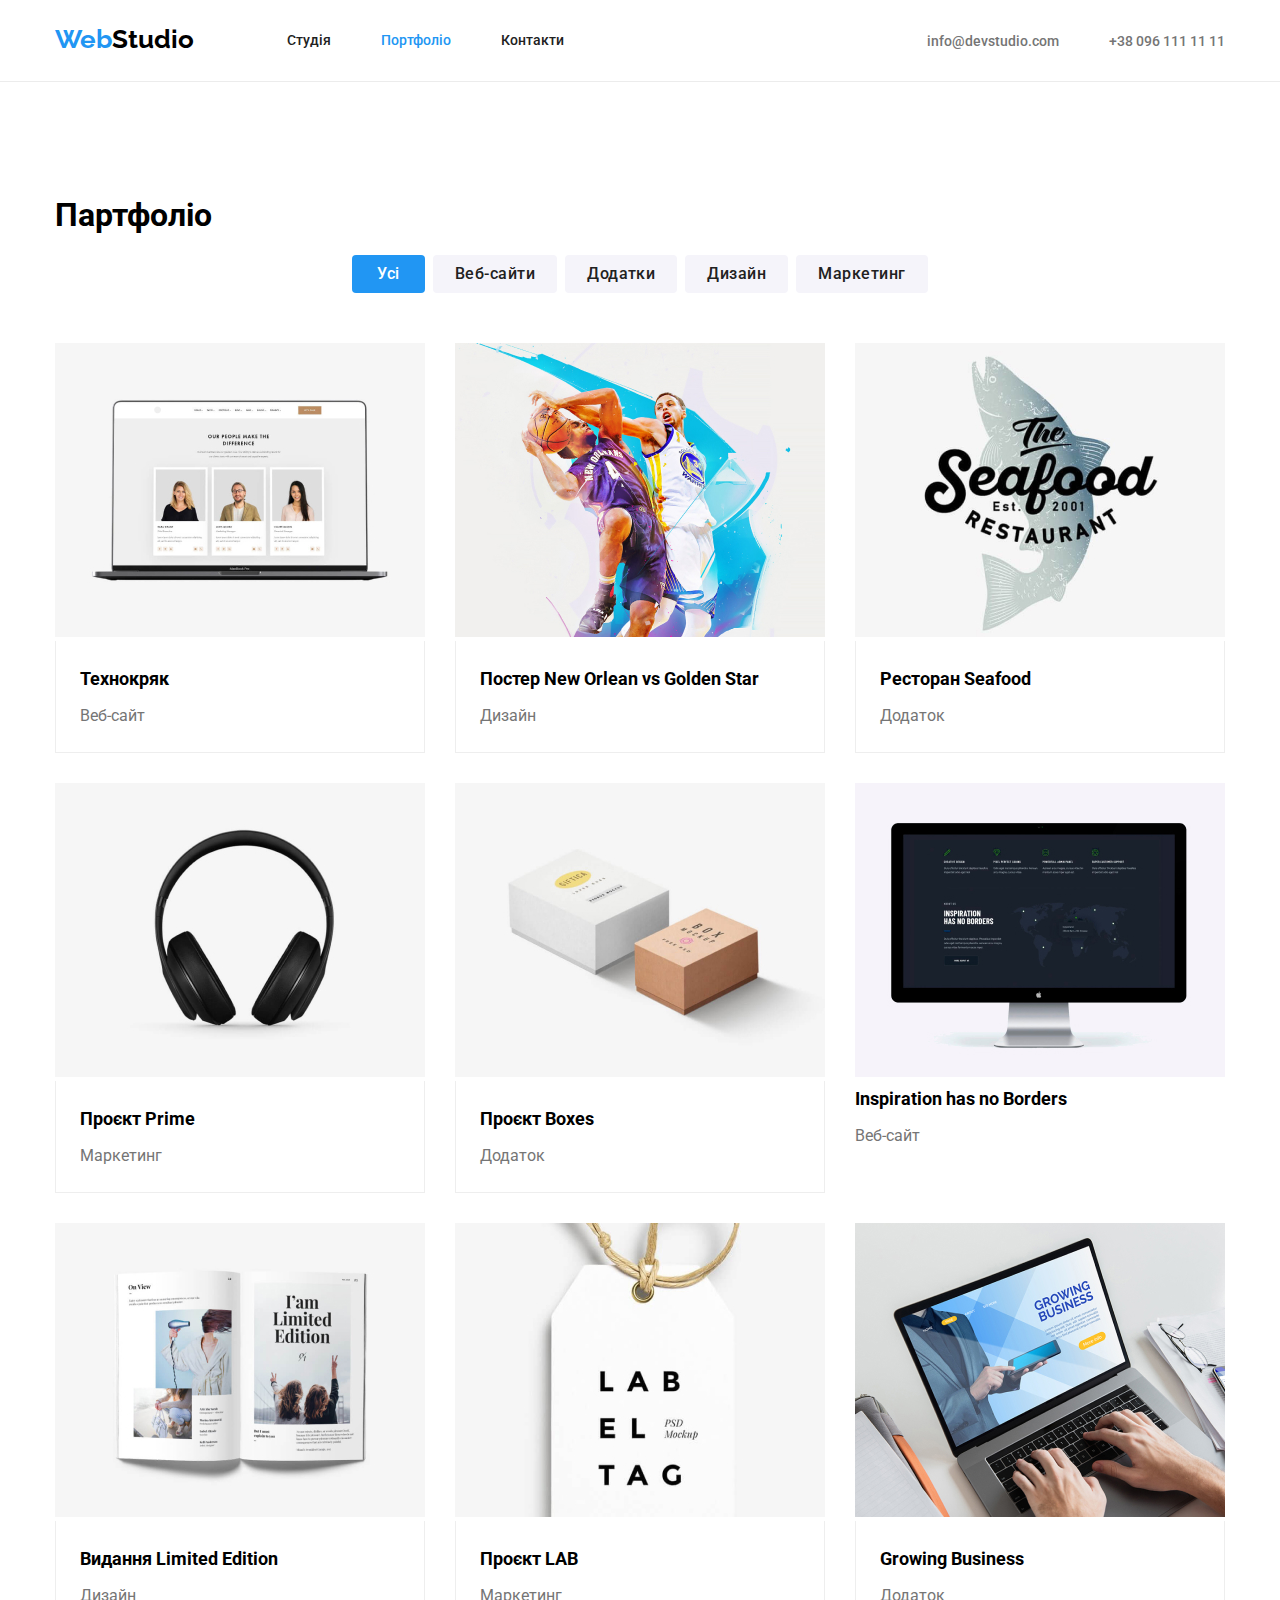
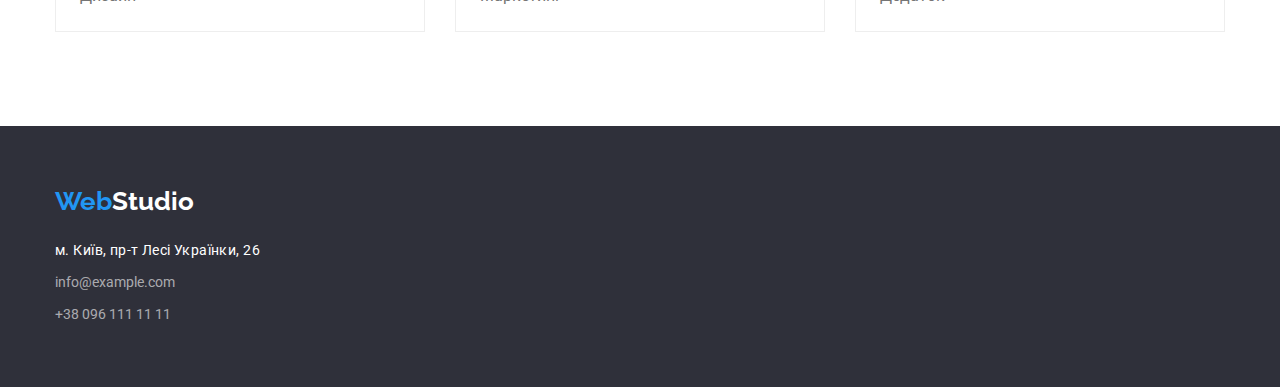
==== portfolio.html @ 16c8bf9c "дз" ====
<!DOCTYPE html>
<html lang="uk">
<head>
    <meta charset="UTF-8">
    <meta http-equiv="X-UA-Compatible" content="IE=edge">
    <meta name="viewport" content="width=device-width, initial-scale=1.0">
    <title>Document</title>
    <link rel="preconnect" href="https://fonts.googleapis.com">
    <link rel="preconnect" href="https://fonts.gstatic.com" crossorigin>
    <link href="https://fonts.googleapis.com/css2?family=Raleway:wght@700&family=Roboto:wght@400;500;700;900&display=swap" rel="stylesheet">    
    <link rel="stylesheet" href="https://cdnjs.cloudflare.com/ajax/libs/modern-normalize/1.1.0/modern-normalize.min.css">
    <link rel="stylesheet" href="./css/styles.css">
</head>
<body class="body">
    <header class="header-lain"> 
        <div class="main-div container">                                                                         
        <nav class="main-nav">
        <a href="./index.html" class="logo link"><span class="logo-web">Web</span>Studio</a>
        <ul class="header-button list">
            <li>
                <a href="./index.html" class="link">Студія</a>
            </li>
            <li>
               <a href="/" class="link current">Портфоліо</a> 
            </li>
            <li>
                <a href="" class="link">Контакти</a>
            </li>
        </ul>
        </nav>
        <ul class="header-button-nomber2 list">
            <li><a href="" class="button-gmail link">info@devstudio.com</a>
            </li>
            <li>
                <a href="" class="button-nomber link">+38 096 111 11 11</a>
            </li>
        </ul>
    </div> 
    </header>
    <main> 
        <section class="section">
            <div class="container">
            <h1>Партфоліо</h1>
            <ul class="center-button list">
                <li>
                    <button type="button" class="buttonn1">Усі</button>
                </li>
                <li>
                    <button type="button" class="buttonn2">Веб-сайти</button>
                </li>
                <li>
                    <button type="button" class="buttonn3">Додатки</button>
                </li>
                <li>
                    <button type="button" class="buttonn4">Дизайн</button>
                </li>
                <li>
                    <button type="button" class="buttonn5">Маркетинг</button>
                </li>
            </ul>
            <ul class="test-conteiner list">
                <li>
                    <img src="./img/img1.jpg" alt="" width="370" class="foto-portfolio">
                    <div class="card-description">
                    <h2 class="description">Технокряк</h2>
                    <p class="profession">Веб-сайт</p>
                    </div>
                </li>
                <li>
                    <img src="./img/img22.jpg" alt="" width="370" class="foto-portfolio">
                    <div class="card-description">
                    <h2 class="description">Постер New Orlean vs Golden Star</h2>
                    <p class="profession">Дизайн</p>
                    </div>
                </li>
                <li>
                    <img src="./img/img32.jpg" alt="" width="370" class="foto-portfolio">
                    <div class="card-description">
                    <h2 class="description">Ресторан Seafood</h2>
                    <p class="profession">Додаток</p>
                    </div>
                </li>
                <li>
                    <img src="./img/img44.jpg" alt="" width="370" class="foto-portfolio">
                    <div class="card-description">
                    <h2 class="description">Проєкт Prime</h2>
                    <p class="profession">Маркетинг</p>
                    </div>
                </li>
                <li>
                    <img src="./img/img5.jpg" alt="" width="370" class="foto-portfolio">
                    <div class="card-description">
                    <h2 class="description">Проєкт Boxes</h2>
                    <p class="profession">Додаток</p>
                    </div>
                </li>
                <li>
                    <img src="./img/img6.jpg" alt="" width="370" class="foto-portfolio">
                    <div>
                    <h2 class="description">Inspiration has no Borders</h2>
                    <p class="profession">Веб-сайт</p>
                    </div>
                </li>
                <li>
                    <img src="./img/img7.jpg" alt="" width="370" class="foto-portfolio">
                    <div class="card-description">
                    <h2 class="description">Видання Limited Edition</h2>
                    <p class="profession">Дизайн</p>
                    </div>
                </li>
                <li>
                    <img src="./img/img8.jpg" alt="" width="370" class="foto-portfolio">
                    <div class="card-description">
                    <h2 class="description">Проєкт LAB</h2>
                    <p class="profession">Маркетинг</p>
                    </div>
                </li>
                <li>
                    <img src="./img/img9.jpg" alt="" width="370" class="foto-portfolio">
                    <div class="card-description">
                    <h2 class="description">Growing Business</h2>
                    <p class="profession">Додаток</p>
                    </div>
                </li>
            </ul>
            </div>
        </section> 
    </main>
    <footer class="footer-backgraund-color">
        <div class="container">
        <a href="./index.html" class="logo-two link"><span class="logo-web">Web</span>Studio</a>
        <address class="address-footer">
            <ul class="hover-address list">
                <li class="address-portfolio"><a class="address-strit">м. Київ, пр-т Лесі Українки, 26</a></li>
                <li class="mail-partfolio"><a href="mailto:info@example.com" class="address-mail-partfolio link">info@example.com</a></li>    
                <li class="num-partfolio"><a href="tel:+380961111111" class="address-num-partfolio link">+38 096 111 11 11</a></li>    
            </ul>
        </address>
    </div>
    </footer>
</body>
</html>
---- css/styles.css ----
:root {
    --primary-text-color: #212121;
    --hover-focus-color: #2196F3;
    --link-text-color: #757575;
    --description-text-color: #212121;
    --logo-text-color: #000000;
    --footer-backgraund-color: #2F303A;
    --primary-backgraund-color: #ffff;
    --addres-number-color: #FFFFFF99;
    --center-button-color: rgba(33, 150, 243, 1);
    --center-button-backgraund: #F5F4FA;
    --button--color: #188CE8;
    --line--header : #ECECEC;
    --card--laine : #EEEEEE;
}

/* oll */
a
h1,
h2,
h3,
h4,
h5,
h6,
p,
ul,
li {
    margin-top: 0;
    margin-bottom: 0;
}


.container {
    margin-left: auto;
    margin-right: auto;
    width: 1200px; 
    padding-left: 15px;
    padding-right: 15px;    
}


.section {
    padding-top: 94px;
    padding-bottom: 94px;
}



/* body */


body {
    background-color: var(--primary-backgraund-color);
    font-family: 'Roboto', sans-serif;
    color: var(--h2-text-color);
}



.header-button .link {
    display: block;
    padding-top: 32px;
    padding-bottom: 32px;
}


.link {
    text-decoration: none;    
}


.list {
    list-style: none;
}


/* footer */


.address-mail-partfolio {
    font-size: 14px;
    line-height: 1.7;
    color: var(--addres-number-color);
}


.address {
    font-size: 14px;
    line-height: 1.7;
    color: var(--addres-number-color);
}

.mail-partfolio {
    margin-bottom: 9px;
}



.address-num-partfolio {
    font-size: 14px;
    line-height: 1.7;
    color: var(--addres-number-color);
}



.address-footer {
    margin-top: 20px;                                                                                                                              
}



.address-strit {
    color: var(--primary-backgraund-color);
}


.hover-address :hover , .hover-address :focus{
    color: var(--hover-focus-color);
}

.hover-address {
    font-style: normal;
    padding-left: 0;
}


.address-portfolio {
    margin-bottom: 9px;
}


.address-foter-html {
    margin-top: 20px;
}


.strit-html {
    margin-bottom: 9px;
}



.mail-html {
    margin-bottom: 9px;
}




.address-strit {
    font-size: 14px;
    line-height: 24px;
    letter-spacing: 0.03em; 

}

.address-strit :focus{
    color: var(--hover-focus-color);
}


.button-nomber link {
    padding-left: 50px;
 }



/* center */


.foto-portfolio {
    margin-bottom: 0;
    box-sizing: content-box;
}





.center-button {
    text-align: center;
    margin-bottom: 50px;
    display: flex;
    justify-content: center;
    padding-left: 0;
}



.center-button li {
    margin-right: 8px;
}



.center-button li:last-child {
    margin-right: 0;
}



.center-button button:hover , .center-button button:focus{
    background: var(--hover-focus-color);
    color: var(--primary-backgraund-color);
}



.profession {
    font-size: 16px;
    line-height: 1.9;
    color: var(--link-text-color);
}


.buttonn1 {
    color: var(--primary-backgraund-color);
    background-color: var(--hover-focus-color);
    font-weight: 500;
    font-size: 16px;
    line-height: 1.6;
    text-align: center;
    letter-spacing: 0.03em; 
    border-radius: 4px;
    padding: 6px 25px;
    border: 0px;
}


.buttonn2 {
    color: var(--description-text-color);
    background-color: var(--center-button-backgraund);
    font-weight: 500;
    font-size: 16px;
    line-height: 1.6;
    text-align: center;
    letter-spacing: 0.03em; 
    border-radius: 4px;
    padding: 6px 22px;
    border: 0px;
}


.buttonn3 {
    color: var(--description-text-color);
    background-color: var(--center-button-backgraund);
    font-weight: 500;
    font-size: 16px;
    line-height: 1.6;
    text-align: center;
    letter-spacing: 0.03em; 
    border-radius: 4px;
    padding: 6px 22px;
    border: 0px;
}

.buttonn4 {
    color: var(--description-text-color);
    background-color: var(--center-button-backgraund);
    font-weight: 500;
    font-size: 16px;
    line-height: 1.6;
    text-align: center;
    letter-spacing: 0.03em; 
    border-radius: 4px;
    padding: 6px 22px;
    border: 0px;
}


.buttonn5 {
    color: var(--description-text-color);
    background-color: var(--center-button-backgraund);
    font-weight: 500;
    font-size: 16px;
    line-height: 1.6;
    text-align: center;
    letter-spacing: 0.03em; 
    border-radius: 4px;
    padding: 6px 22px;
    border: 0px;
}



.description {
    font-weight: 700;
    font-size: 18px;
    line-height: 2;
    margin-bottom: 4px;
}





.main-section {
    padding-top: 94px;
    padding-bottom: 94px;
}


/* header */


.header-lain {
    border-bottom: 1px solid var(--line--header);
}


.header {
    border-bottom: 1px solid var(--line--header);
}




.button-nomber {
    color: var(--link-text-color);
    margin-left: 50px;
}


.button-gmail {
    color: var(--link-text-color);
}


.header-button a {
    font-weight: 500;
    font-size: 14px;
    line-height: 1.2;
    color: var(--description-text-color);
}

.header-button {
    display: flex;
    padding-left: 0;
    margin-left: 93px;
}







.header-button-nomber .item {
    padding-bottom: 32px;
    padding-top: 32px;
}





.header-button li:first-child {
    margin-left: 93px;
}


.header-button li {
    margin-left: 50px;
}


.header-button li:last-child {
    margin-right: 0px;
}


.header-button li:first-child {
    margin-left: 0;
}



.header-button :hover , .header-button :focus{
    color: var(--hover-focus-color);
}


.header-button .link.current {
    color: var(--hover-focus-color); 
}


.header-button-nomber a {
    font-weight: 500;
    font-size: 14px;
    line-height: 1.2;
}


.header-button-nomber2 a {
    font-weight: 500;
    font-size: 14px;
    line-height: 1.2;
}


.header-button-nomber {
    display: flex;
    margin-left: auto;
    padding-left: 0;

}


.header-button-nomber2 {
    display: flex;
    margin-left: auto;
    padding-left: 0;
    padding-top: 32px;
}

.header-button-nomber2 :hover , .header-button-nomber2 :focus {
    color: var(--hover-focus-color);
}

.header-button-nomber:first-child {
    padding-left: 0;
}


.header-button-nomber :hover , .header-button-nomber :focus{
    color: var(--hover-focus-color);
}



.test-conteiner {
    display: flex;
    flex-wrap: wrap;
    padding-left: 0;
}



.test-conteiner li:nth-child(n + 7) {
    margin-bottom: 0;
}




.test-conteiner li:nth-child(3n) {
    margin-right: 0;
}



.test-conteiner li {
    margin-right: 30px;
    width: calc((100% - 60px) / 3);
    width: 370px;
    margin-bottom: 30px;
    margin-right: 30px;
}







/* main nav */

.main-nav {
    display: flex;
    align-items: center;
    padding-left: 0;
}




.main-nav2 {
    display: flex;
    align-items: center;
    margin-left: auto;
    margin-top: 32px;
}


.main-div {
    display: flex;
}






/* logo */

.logo {
    font-weight: 700;
    font-size: 26px;
    line-height: 1.2;
    color:var(--logo-text-color);
    font-family: Raleway;
    padding-top: 24px;
    padding-bottom: 25px;
    display: block;
}

.logo-two {
    font-weight: 700;
    font-size: 26px;
    line-height: 1.2;
    color: var(--primary-backgraund-color);
    font-family: Raleway;
    margin-bottom: 20px;
}


.logo-web {
    color: var(--hover-focus-color);
}


/* INDEX.HTML */



.business {
    font-weight: 900;
    font-size: 44px;
    line-height: 1.4;
    color: var(--primary-backgraund-color) ;
    text-transform: uppercase;
}

/* feature */


.feature {
    display: flex;
    margin-left: 15px;
    padding-left: 0;
}




.feature li:last-child {
   margin-right: 0px;
}






.feature li {
    width: 270px;
    margin-right: 30px;
    justify-content: space-between;
}



.business-header {
    font-weight: 900;
    font-size: 44px;
    line-height: 1.4;
    color: var(--primary-backgraund-color) ;
    text-transform: uppercase;
    margin-bottom: 30px;
}



.section-business {
    background-color: var(--footer-backgraund-color);
    padding-bottom: 200px;
    text-align: center;
    padding-top: 200px;
}


.business-button {
    text-align: center;
    color: var(--primary-backgraund-color);
    background-color: var(--hover-focus-color);
    outline: none;
    font-weight: 700;
    font-size: 16px;
    line-height: 1.9;
    align-items: center;
    letter-spacing: 0.06em; 
    border-radius: 4px;
    min-width: 216px;
    padding: 10px 32px;
    border: 0px;
}


.business-button:hover , .business-button:focus {
    background-color: var(--button--color);
    color: var(--primary-backgraund-color);
}


.details {
    font-weight: 700;
    font-size: 14px;
    line-height: 1.1;
    letter-spacing: 0.03em;
    margin-bottom: 10px;
}


.descriptionhtml {
    font-size: 14px;
    line-height: 1.7;
    letter-spacing: 0.03em;
    color: var(--link-text-color);
}


.about-us {
    font-weight: 700;
    font-size: 36px;
    line-height: 1.2;
    text-align: center;
    letter-spacing: 0.03em;
    color: var(--description-text-color); 
    margin-bottom: 50px;
}


.our-team {
    font-weight: 700;
    font-size: 36px;
    line-height: 1.2;
    text-align: center;
    letter-spacing: 0.03em; 
    margin-bottom: 50px;
}





.name1 {
    font-weight: 500;
    font-size: 16px;
    line-height: 1.2;
    letter-spacing: 0.03em; 
    color: var(--description-text-color);
    margin-bottom: 10px;
    padding-left: 71px;
}


.name2 {
    font-weight: 500;
    font-size: 16px;
    line-height: 1.2;
    letter-spacing: 0.03em; 
    color: var(--description-text-color);
    margin-bottom: 10px;
    padding-left: 83px;
}


.name3 {
    font-weight: 500;
    font-size: 16px;
    line-height: 1.2;
    letter-spacing: 0.03em; 
    color: var(--description-text-color);
    margin-bottom: 10px;
    padding-left: 70px;
}


.name4 {
    font-weight: 500;
    font-size: 16px;
    line-height: 1.2;
    letter-spacing: 0.03em; 
    color: var(--description-text-color);
    margin-bottom: 10px;
    padding-left: 63px;
}





.name-description1 {
    font-size: 16px;
    line-height: 1.2;
    letter-spacing: 0.03em; 
    color: var(--link-text-color);
    padding-bottom: 30px;
    padding-left: 70px;
}



.name-description2 {
    font-size: 16px;
    line-height: 1.2;
    letter-spacing: 0.03em; 
    color: var(--link-text-color);
    padding-bottom: 30px;
    padding-left: 62px;
}



.name-description3 {
    font-size: 16px;
    line-height: 1.2;
    letter-spacing: 0.03em; 
    color: var(--link-text-color);
    padding-bottom: 30px;
    padding-left: 97px;
}



.name-description4 {
    font-size: 16px;
    line-height: 1.2;
    letter-spacing: 0.03em; 
    color: var(--link-text-color);
    padding-bottom: 30px;
    padding-left: 92px;
}


.section-team {
    background-color: var(--center-button-backgraund);
}



.foto-works {
    margin-bottom: 0;
    padding-top: 47px;
    padding-bottom: 94px;
}



.foto-team {
    display: flex;
    flex-direction: row;
    padding-left: 0;

    justify-content: center;
}





.foto-team li {
    margin-right: 30px;
    background-color: var(--primary-backgraund-color);
    justify-content: center;
    border-radius: 0px 0px 4px 4px;
    box-shadow: 0px 1px 3px rgba(0, 0, 0, 0.12), 0px 1px 1px rgba(0, 0, 0, 0.14), 0px 2px 1px rgba(0, 0, 0, 0.2);
}



.foto-team li:last-child {
    margin-right: 0;
}



.foto-team li:first-child {
    padding-left: 0px;
}



.team-foto {
    margin-bottom: 30px;
}


.address-num {
    font-size: 14px;
    line-height: 1.7;
    color: var(--addres-number-color);
}


.footer-backgraund-color {
    background-color: var(--footer-backgraund-color);
    padding-top: 60px;
    padding-bottom: 60px;
}


.section-foto-works {
    flex-direction: row;
    display: flex;

    padding-left: 0;

    justify-content: center;
}

.section-foto-works li {
    margin-left: 30px;
}



.section-foto-works li:first-child {
    margin-left: 0px;
}



.section-discraption {
    padding-top: 94px;
    padding-bottom: 47px;
}




.card-description {
    border-bottom: 1px solid #EEEEEE;
    border-right: 1px solid #EEEEEE;
    border-left: 1px solid #EEEEEE;
    margin-top: 0;
    padding-right: 24px;
    padding-left: 24px;
    padding-bottom: 20px;
    padding-top: 20px;
}
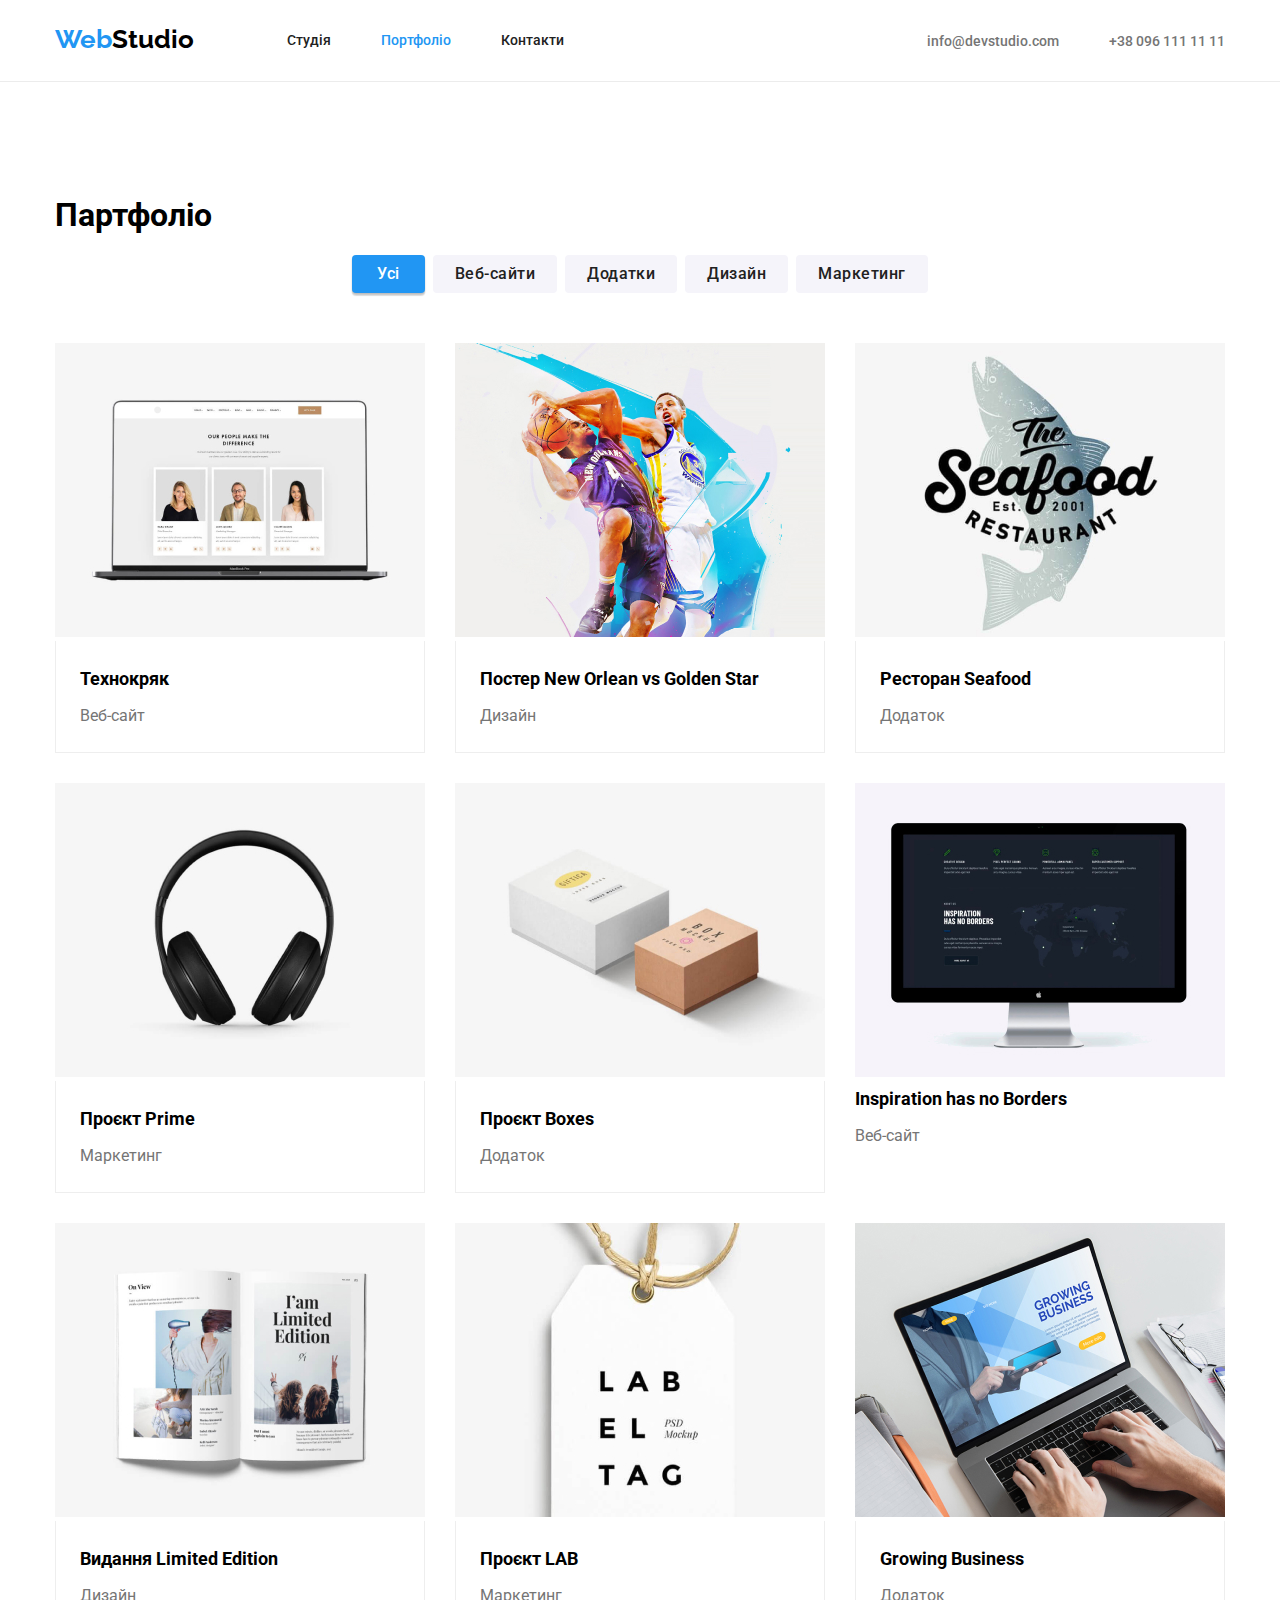
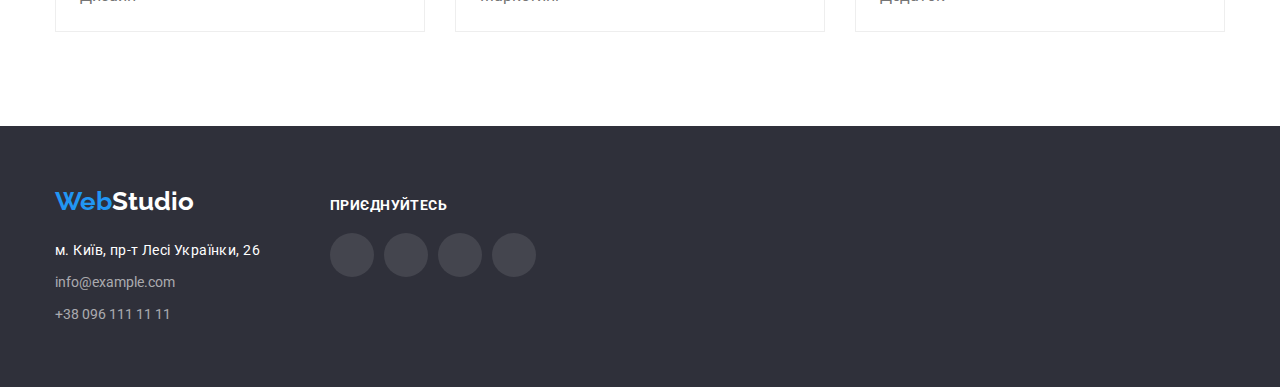
==== commit 87b23310: "дз" ====
--- a/portfolio.html
+++ b/portfolio.html
@@ -128,6 +128,7 @@
     </main>
     <footer class="footer-backgraund-color">
         <div class="container">
+            <div>
         <a href="./index.html" class="logo-two link"><span class="logo-web">Web</span>Studio</a>
         <address class="address-footer">
             <ul class="hover-address list">
@@ -136,7 +137,46 @@
                 <li class="num-partfolio"><a href="tel:+380961111111" class="address-num-partfolio link">+38 096 111 11 11</a></li>    
             </ul>
         </address>
-    </div>
+            </div>
+            <div>
+                <section class="icon-head">
+                    <ul class="icon-content1">
+                        <li class="icon-item1">
+                        <h4 class="icon-text">приєднуйтесь</h4>
+                        </li>
+                    </ul>    
+                    <ul class="icon-content2">
+                        <li class="icon-item">
+                            <button class="icon-button">
+                            <svg class="icon-wapper1">
+                                <use class="iconss" href="./img/icons.svg/symbol-defs.svg#icon-instagram-2"></use>
+                            </svg>
+                            </button>
+                        </li>
+                        <li class="icon-item">
+                            <button class="icon-button">
+                            <svg class="icon-wapper2">
+                                <use href="./img/icons.svg/symbol-defs.svg#icon-twitter"></use>
+                            </svg>
+                        </li>
+                        <li class="icon-item">
+                            <button class="icon-button">
+                            <svg class="icon-wapper3">
+                                <use href="./img/icons.svg/symbol-defs.svg#icon-facebook"></use>
+                            </svg>
+                            </button>
+                        </li>
+                        <li class="icon-item">
+                            <button class="icon-button">
+                            <svg class="icon-wapper4">
+                                <use href="./img/icons.svg/symbol-defs.svg#icon-linkedin"></use>
+                            </svg>
+                            </button>
+                        </li>
+                    </ul>
+                </section>
+            </div>
+        </div>
     </footer>
 </body>
 </html>
--- a/css/styles.css
+++ b/css/styles.css
@@ -57,6 +57,7 @@
 
 
 
+
 .header-button .link {
     display: block;
     padding-top: 32px;
@@ -192,7 +193,9 @@
     margin-right: 8px;
 }
 
-
+.center-button li button:hover, .center-button li button:focus {
+box-shadow: 0px 3px 1px rgba(0, 0, 0, 0.1), 0px 1px 2px rgba(0, 0, 0, 0.08), 0px 2px 2px rgba(0, 0, 0, 0.12);
+}
 
 .center-button li:last-child {
     margin-right: 0;
@@ -225,6 +228,7 @@
     border-radius: 4px;
     padding: 6px 25px;
     border: 0px;
+    box-shadow: 0px 3px 1px rgba(0, 0, 0, 0.1), 0px 1px 2px rgba(0, 0, 0, 0.08), 0px 2px 2px rgba(0, 0, 0, 0.12);
 }
 
 
@@ -301,6 +305,52 @@
 }
 
 
+
+.list-item1::before {
+    display: block;
+    content: "";
+    height: 120px;
+    background-image: url(../img/icons.svg/Group1.svg);
+    background-repeat: no-repeat;
+    background-position: center;
+    background-color: var(--center-button-backgraund);
+    padding: 25px 102px;
+}
+
+.list-item2::before {
+    display: block;
+    content: "";
+    height: 120px;
+    background-image: url(../img/icons.svg/clock\ 1.svg);
+    background-repeat: no-repeat;
+    background-position: center;
+    background-color: var(--center-button-backgraund);
+    padding: 25px 102px;
+}
+
+.list-item3::before {
+    display: block;
+    content: "";
+    height: 120px;
+    background-image: url(../img/icons.svg/diagram\ 1.svg);
+    background-repeat: no-repeat;
+    background-position: center;
+    background-color: var(--center-button-backgraund);
+    padding: 33px 100px;
+}
+
+.list-item4::before {
+    display: block;
+    content: "";
+    height: 120px;
+    background-image: url(../img/icons.svg/astronaut\ 1.svg);
+    background-repeat: no-repeat;
+    background-position: center;
+    background-color: var(--center-button-backgraund);
+    padding: 25px 100px;
+}
+
+
 /* header */
 
 
@@ -319,11 +369,13 @@
 .button-nomber {
     color: var(--link-text-color);
     margin-left: 50px;
+    align-items: center;
 }
 
 
 .button-gmail {
     color: var(--link-text-color);
+    align-items: center;
 }
 
 
@@ -461,8 +513,42 @@
 
 
 
-
-
+.test-conteiner li:hover {
+    box-shadow: 0px 1px 1px rgba(0, 0, 0, 0.12), 0px 4px 4px rgba(0, 0, 0, 0.06), 1px 4px 6px rgba(0, 0, 0, 0.16);
+}
+
+
+/* Icon */
+
+.button-nomber .icon {
+    width: 16px;
+    height: 12px;
+    display: inline-block;
+    background-image: url(../img/icons.svg/smartphone.svg#smartphone);
+    background-repeat: no-repeat;
+    background-size: contain;
+    margin-right: 10px;
+}
+
+.button-gmail .icon {
+    width: 16px;
+    height: 12px;
+    display: inline-block;
+    background-repeat: no-repeat;
+    margin-right: 10px;
+    background-image: url(../img/icons.svg/maill.svg#maill);
+    background-size: contain;
+    align-items: center;
+}
+
+/* .button-gmail .icon:hover, .button-gmail .icon:focus {
+    color: var(--hover-focus-color);
+}
+
+
+.button-nomber .icon:hover, .button-nomber .icon:focus {
+    color: var(--hover-focus-color);
+} */
 
 
 /* main nav */
@@ -574,10 +660,20 @@
 
 
 .section-business {
-    background-color: var(--footer-backgraund-color);
     padding-bottom: 200px;
     text-align: center;
     padding-top: 200px;
+    background-color: var(--footer-backgraund-color);
+    background-image: linear-gradient(to right ,
+     rgba(0,0,0,0.4) ,
+     rgba(0, 0, 0, 0.4)
+    ), url(../img/back\ ground\ hero\ chenge.jpg);
+    height: 600px;
+    max-width: 1600px;
+    margin-right: auto;
+    margin-left: auto;
+    background-repeat: no-repeat;
+    background-size: cover;
 }
 
 
@@ -610,6 +706,7 @@
     line-height: 1.1;
     letter-spacing: 0.03em;
     margin-bottom: 10px;
+    margin-top: 30px;
 }
 
 
@@ -800,6 +897,14 @@
     padding-top: 60px;
     padding-bottom: 60px;
 }
+
+
+.footer-backgraund-color .container {
+    display: flex;
+    align-items: baseline;
+    gap: 70px;
+}
+
 
 
 .section-foto-works {
@@ -840,4 +945,164 @@
     padding-left: 24px;
     padding-bottom: 20px;
     padding-top: 20px;
-}+}
+
+
+/* Icon html */
+
+.icon-head {
+    list-style: none;
+}
+
+.icon-text {
+    font-weight: 700;
+    font-size: 14px;
+    line-height: calc(16 / 14);
+    letter-spacing: 0.03em;
+    font-style: normal;
+    text-transform: uppercase;
+    color: #FFFFFF; 
+}
+
+
+
+
+
+.icon-content1 {
+    list-style: none;
+    padding-left: 0;
+}
+
+
+.icon-content2 {
+    display: flex;
+    list-style: none;
+    padding-left: 0;
+    margin-top: 20px;
+    box-sizing: border-box;
+    gap: 10px;
+}
+
+
+
+
+
+
+.icon-button {
+    width: 44px;
+    height: 44px;
+    border: none;
+    border-radius: 50%;
+    background: rgba(255, 255, 255, 0.1);
+}
+
+
+.icon-content2 .icon-item:hover, .icon-content2 .icon-item:focus {
+    background-color: var(--hover-focus-color);
+    border-radius: 50%;
+}
+
+
+
+
+
+.icon-wapper1 {
+    width: 20px;
+    height: 20px;
+    fill: var(--primary-backgraund-color);
+}
+
+.icon-wapper2 {
+    width: 20px;
+    height: 20px;
+    fill: var(--primary-backgraund-color);
+}
+
+
+.icon-wapper3 {
+    width: 20px;
+    height: 20px;
+    fill: var(--primary-backgraund-color);
+}
+
+
+.icon-wapper4 {
+    width: 20px;
+    height: 20px;
+    fill: var(--primary-backgraund-color);
+}
+
+
+
+/* icon main */
+
+
+.icon-main {
+    list-style: none;
+    display: flex;
+    gap: 30px;
+}
+
+
+.container {
+    margin-left: auto;
+    margin-right: auto;
+}
+
+.icon-main li {
+    width: 170px;
+    height: 92px;
+}
+
+
+.icon-main li svg {
+    width: 106px;
+    height: 60px;
+}
+
+
+.icon-main li {
+    border: 1px solid #AFB1B8;
+    border-radius: 4px;
+    align-items: center;
+    justify-content: space-around;
+}
+
+
+
+
+
+
+
+
+.icon-discraib {
+    width: 206px;
+    height: 44px;
+    display: flex;
+    fill: #212121;
+}
+
+.icon-team {
+    display: flex;
+    list-style: none;
+}
+
+
+.icon-team li svg {
+    width: 20px;
+    height: 20px;
+}
+
+.icon-team li{
+    box-shadow: none; 
+    width: 44px;
+    height: 44px;
+
+    margin-right: 10px;
+}
+
+
+.icon-team li svg use {
+    fill:#AFB1B8;;
+}
+
